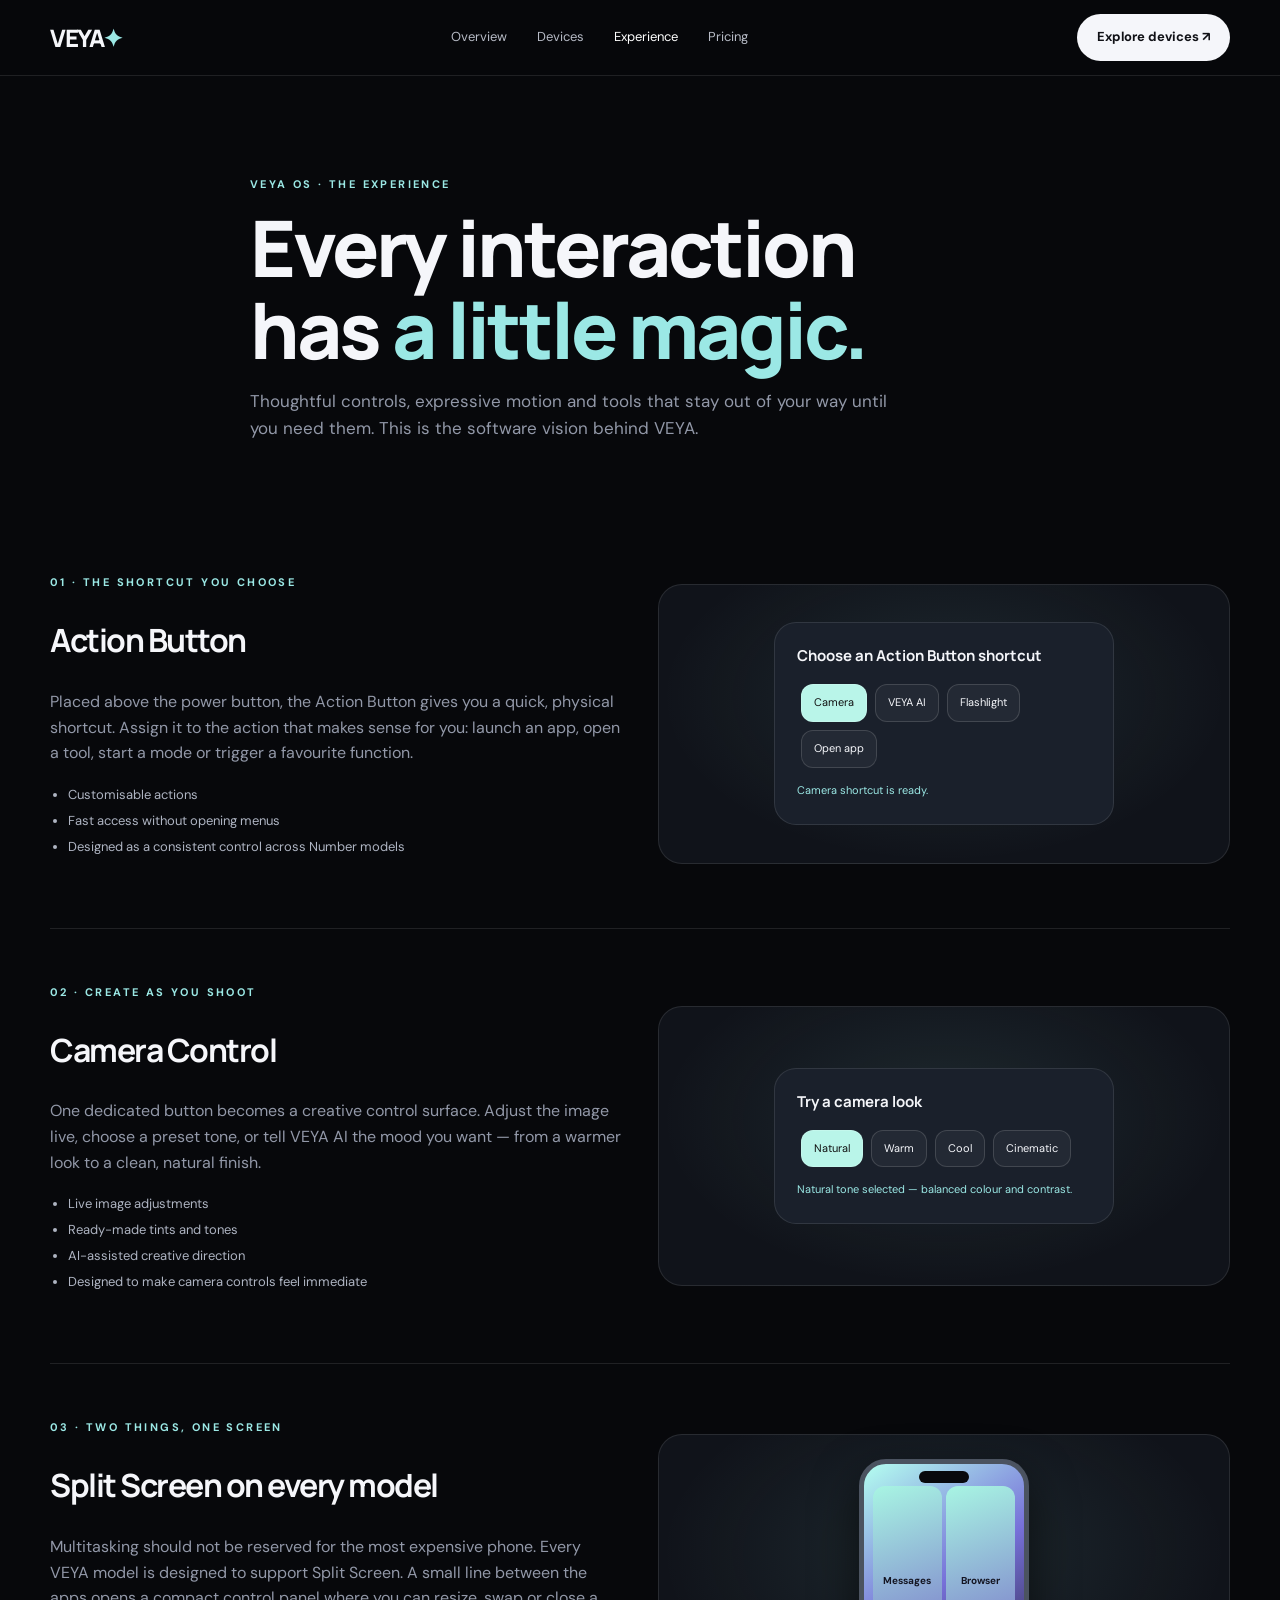
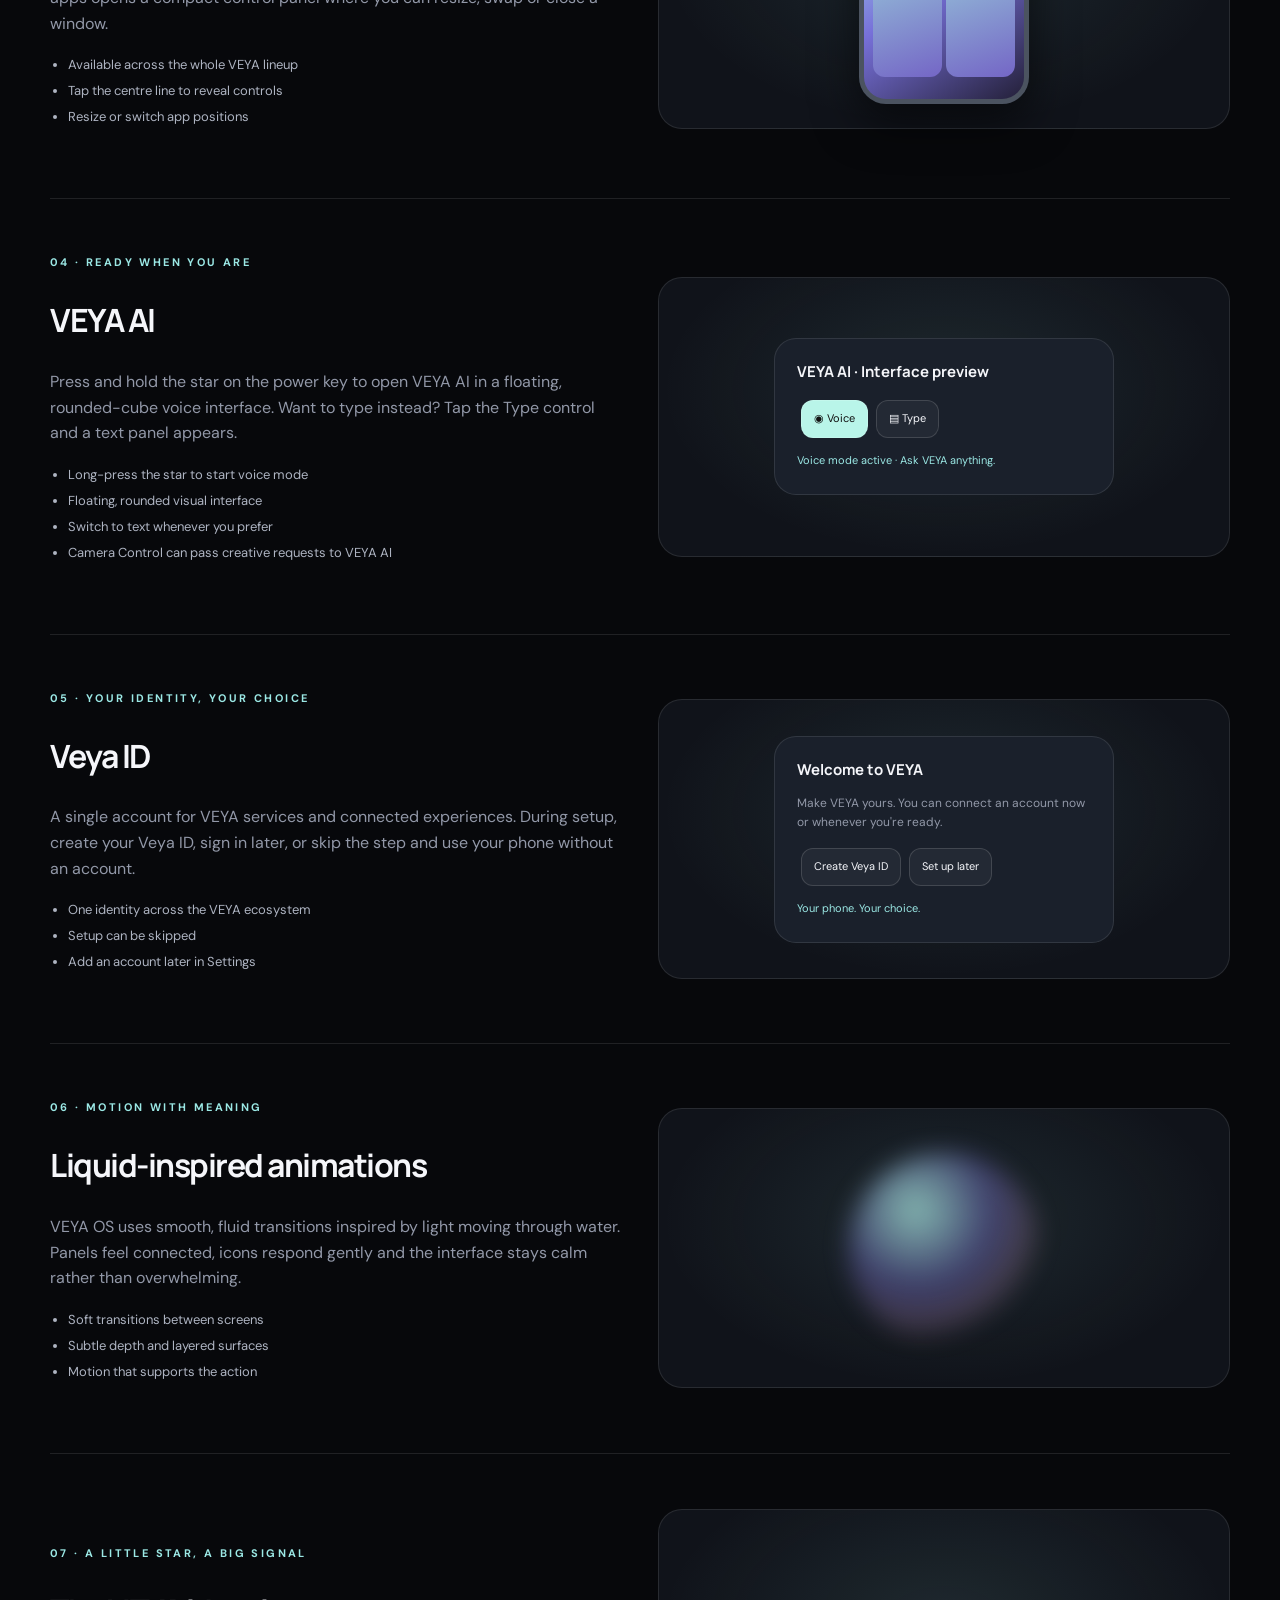
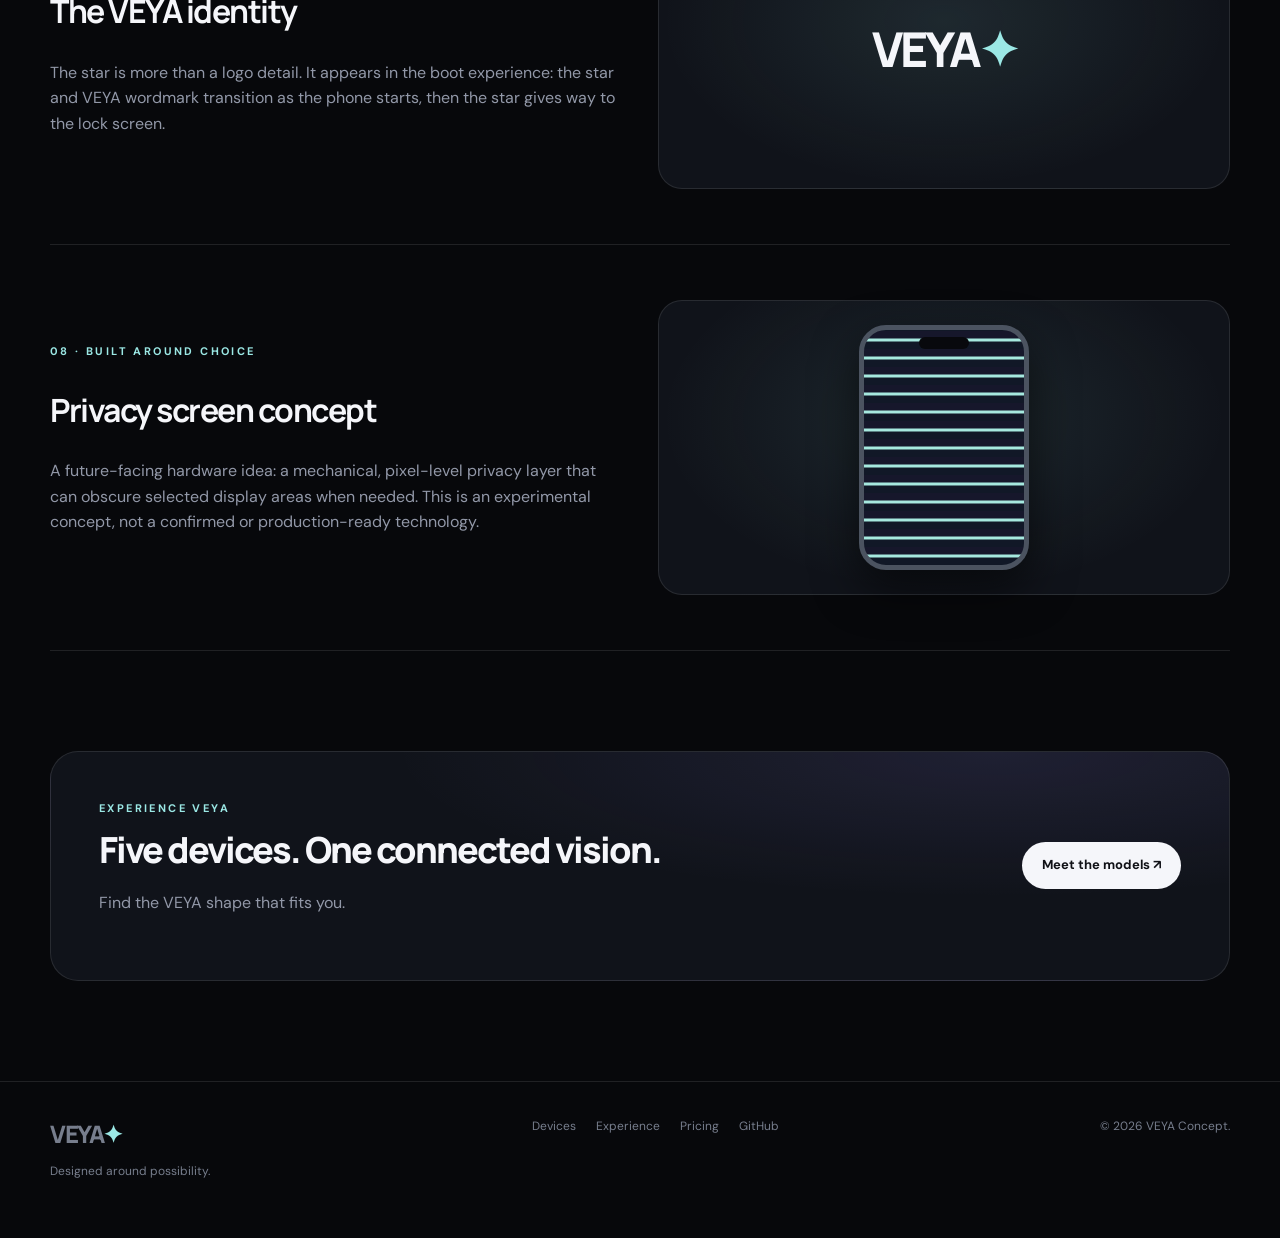
==== features.html @ d6f15d17 "Build VEYA OS feature and interaction showcase" ====
<!doctype html><html lang="en"><head><meta charset="utf-8"><meta name="viewport" content="width=device-width,initial-scale=1"><meta name="description" content="Discover VEYA OS, Action Button, Camera Control, Split Screen and VEYA AI."><title>VEYA Experience — Designed to flow</title><link rel="stylesheet" href="styles.css"></head><body>
<header class="nav"><a class="brand" href="index.html">VEYA<span>✦</span></a><button class="menu" aria-label="Open menu">☰</button><nav class="navlinks"><a href="index.html">Overview</a><a href="models.html">Devices</a><a class="active" href="features.html">Experience</a><a href="pricing.html">Pricing</a></nav><a class="nav-cta" href="models.html">Explore devices ↗</a></header>
<main><section class="wrap page-hero"><div class="eyebrow">VEYA OS · The experience</div><h1>Every interaction<br>has <span style="color:var(--aqua)">a little magic.</span></h1><p>Thoughtful controls, expressive motion and tools that stay out of your way until you need them. This is the software vision behind VEYA.</p></section>
<section class="wrap">
<div class="feature-row reveal"><div class="feature-copy"><div class="eyebrow">01 · The shortcut you choose</div><h2>Action Button</h2><p>Placed above the power button, the Action Button gives you a quick, physical shortcut. Assign it to the action that makes sense for you: launch an app, open a tool, start a mode or trigger a favourite function.</p><ul class="feature-list"><li>Customisable actions</li><li>Fast access without opening menus</li><li>Designed as a consistent control across Number models</li></ul></div><div class="feature-demo"><div class="control-demo" data-demo><h4>Choose an Action Button shortcut</h4><button class="selected" data-message="Camera shortcut is ready.">Camera</button><button data-message="VEYA AI shortcut is ready.">VEYA AI</button><button data-message="Flashlight shortcut is ready.">Flashlight</button><button data-message="Your selected app shortcut is ready.">Open app</button><div class="demo-output">Camera shortcut is ready.</div></div></div></div>
<div class="feature-row reveal"><div class="feature-copy"><div class="eyebrow">02 · Create as you shoot</div><h2>Camera Control</h2><p>One dedicated button becomes a creative control surface. Adjust the image live, choose a preset tone, or tell VEYA AI the mood you want — from a warmer look to a clean, natural finish.</p><ul class="feature-list"><li>Live image adjustments</li><li>Ready-made tints and tones</li><li>AI-assisted creative direction</li><li>Designed to make camera controls feel immediate</li></ul></div><div class="feature-demo"><div class="control-demo" data-demo><h4>Try a camera look</h4><button class="selected" data-message="Natural tone selected — balanced colour and contrast.">Natural</button><button data-message="Warm tone selected — softer, warmer colour.">Warm</button><button data-message="Cool tone selected — crisp, cooler colour.">Cool</button><button data-message="Cinematic tone selected — deeper, moodier contrast.">Cinematic</button><div class="demo-output">Natural tone selected — balanced colour and contrast.</div></div></div></div>
<div class="feature-row reveal"><div class="feature-copy"><div class="eyebrow">03 · Two things, one screen</div><h2>Split Screen on every model</h2><p>Multitasking should not be reserved for the most expensive phone. Every VEYA model is designed to support Split Screen. A small line between the apps opens a compact control panel where you can resize, swap or close a window.</p><ul class="feature-list"><li>Available across the whole VEYA lineup</li><li>Tap the centre line to reveal controls</li><li>Resize or switch app positions</li></ul></div><div class="feature-demo"><div class="demo-phone demo-split"><span>Messages</span><span>Browser</span></div></div></div>
<div class="feature-row reveal"><div class="feature-copy"><div class="eyebrow">04 · Ready when you are</div><h2>VEYA AI</h2><p>Press and hold the star on the power key to open VEYA AI in a floating, rounded-cube voice interface. Want to type instead? Tap the Type control and a text panel appears.</p><ul class="feature-list"><li>Long-press the star to start voice mode</li><li>Floating, rounded visual interface</li><li>Switch to text whenever you prefer</li><li>Camera Control can pass creative requests to VEYA AI</li></ul></div><div class="feature-demo"><div class="control-demo" data-demo><h4>VEYA AI · Interface preview</h4><button class="selected" data-message="Voice mode active · Ask VEYA anything.">◉ Voice</button><button data-message="Text mode active · Start typing your request.">▤ Type</button><div class="demo-output">Voice mode active · Ask VEYA anything.</div></div></div></div>
<div class="feature-row reveal"><div class="feature-copy"><div class="eyebrow">05 · Your identity, your choice</div><h2>Veya ID</h2><p>A single account for VEYA services and connected experiences. During setup, create your Veya ID, sign in later, or skip the step and use your phone without an account.</p><ul class="feature-list"><li>One identity across the VEYA ecosystem</li><li>Setup can be skipped</li><li>Add an account later in Settings</li></ul></div><div class="feature-demo"><div class="control-demo"><h4>Welcome to VEYA</h4><p class="muted" style="font-size:12px">Make VEYA yours. You can connect an account now or whenever you're ready.</p><button>Create Veya ID</button><button>Set up later</button><div class="demo-output">Your phone. Your choice.</div></div></div></div>
<div class="feature-row reveal"><div class="feature-copy"><div class="eyebrow">06 · Motion with meaning</div><h2>Liquid-inspired animations</h2><p>VEYA OS uses smooth, fluid transitions inspired by light moving through water. Panels feel connected, icons respond gently and the interface stays calm rather than overwhelming.</p><ul class="feature-list"><li>Soft transitions between screens</li><li>Subtle depth and layered surfaces</li><li>Motion that supports the action</li></ul></div><div class="feature-demo"><div class="orb" style="position:relative;width:190px;height:190px"></div></div></div>
<div class="feature-row reveal"><div class="feature-copy"><div class="eyebrow">07 · A little star, a big signal</div><h2>The VEYA identity</h2><p>The star is more than a logo detail. It appears in the boot experience: the star and VEYA wordmark transition as the phone starts, then the star gives way to the lock screen.</p></div><div class="feature-demo"><div style="font:800 48px Manrope;letter-spacing:-3px">VEYA<span style="color:var(--aqua)">✦</span></div></div></div>
<div class="feature-row reveal"><div class="feature-copy"><div class="eyebrow">08 · Built around choice</div><h2>Privacy screen concept</h2><p>A future-facing hardware idea: a mechanical, pixel-level privacy layer that can obscure selected display areas when needed. This is an experimental concept, not a confirmed or production-ready technology.</p></div><div class="feature-demo"><div class="demo-phone" style="background:repeating-linear-gradient(0deg,#111827 0 7px,#a6e9df 8px 10px,#16172b 11px 18px)"></div></div></div>
</section><section class="section"><div class="wrap band reveal"><div><div class="eyebrow">Experience VEYA</div><h2>Five devices. One connected vision.</h2><p class="muted">Find the VEYA shape that fits you.</p></div><a class="btn" href="models.html">Meet the models ↗</a></div></section></main>
<footer class="footer"><div class="wrap footer-inner"><div><a class="brand" href="index.html">VEYA<span>✦</span></a><p>Designed around possibility.</p></div><div class="footer-links"><a href="models.html">Devices</a><a href="features.html">Experience</a><a href="pricing.html">Pricing</a><a href="https://github.com/vraxen1/veya">GitHub</a></div><div>© 2026 VEYA Concept.</div></div></footer><script src="script.js"></script></body></html>
---- styles.css ----
@import url('https://fonts.googleapis.com/css2?family=DM+Sans:wght@400;500;600;700&family=Manrope:wght@400;500;600;700;800&display=swap');
:root{--bg:#07080b;--panel:#101218;--panel2:#151923;--text:#f5f6fa;--muted:#9298a8;--line:rgba(255,255,255,.1);--aqua:#9be8e5;--violet:#a99bff;--pink:#f2a9d7;--max:1180px}
*{box-sizing:border-box}html{scroll-behavior:smooth}body{margin:0;background:var(--bg);color:var(--text);font-family:'DM Sans',sans-serif;line-height:1.6}a{color:inherit;text-decoration:none}button{font:inherit}.wrap{width:min(var(--max),calc(100% - 44px));margin:auto}.nav{height:76px;display:flex;align-items:center;justify-content:space-between;border-bottom:1px solid var(--line);position:sticky;top:0;background:rgba(7,8,11,.78);backdrop-filter:blur(18px);z-index:20;padding:0 max(22px,calc((100vw - var(--max))/2))}.brand{font:800 24px Manrope;letter-spacing:-1.5px}.brand span{color:var(--aqua)}.navlinks{display:flex;gap:30px;align-items:center;color:#b7bbc6;font-size:13px}.navlinks a:hover,.navlinks a.active{color:white}.nav-cta,.btn{display:inline-flex;align-items:center;justify-content:center;padding:12px 19px;border-radius:999px;background:#f5f6fa;color:#101116;font-size:13px;font-weight:700;transition:.25s;border:1px solid transparent}.nav-cta:hover,.btn:hover{transform:translateY(-2px);box-shadow:0 10px 35px #9be8e522}.btn.ghost{background:transparent;color:white;border-color:var(--line)}.btn.small{padding:9px 15px}.menu{display:none;background:none;color:white;border:0;font-size:24px}.eyebrow{font-size:11px;letter-spacing:2.4px;text-transform:uppercase;color:var(--aqua);font-weight:700}.hero{min-height:690px;display:grid;grid-template-columns:1.05fr .95fr;align-items:center;gap:40px;padding:82px 0 90px;overflow:hidden}.hero h1{font:800 clamp(54px,7.5vw,96px)/.98 Manrope;letter-spacing:-6px;margin:20px 0}.hero h1 em{font-style:normal;background:linear-gradient(100deg,var(--aqua),var(--violet) 55%,var(--pink));-webkit-background-clip:text;background-clip:text;color:transparent}.lead{font-size:17px;color:#a9afbd;max-width:520px;line-height:1.8}.actions{display:flex;gap:12px;flex-wrap:wrap;margin-top:30px}.fine{color:#777e8d;font-size:11px;margin-top:18px}.visual{height:520px;position:relative;display:grid;place-items:center}.orb{position:absolute;width:420px;height:420px;border-radius:50%;background:radial-gradient(circle at 35% 30%,#b8fff2aa, #8579ef55 42%,#e8a5d233 64%,transparent 72%);filter:blur(12px);animation:float 8s ease-in-out infinite}.phone{position:relative;width:230px;height:455px;border:7px solid #333944;border-radius:43px;background:linear-gradient(145deg,#202936,#080a10 45%,#343449);box-shadow:0 35px 100px #000,0 0 0 1px #ffffff24,inset 0 0 0 1px #ffffff30;transform:rotate(-8deg);overflow:hidden;animation:phoneFloat 7s ease-in-out infinite}.phone:before{content:'';position:absolute;inset:8px;border-radius:34px;background:radial-gradient(ellipse at 70% 22%,#c4fff0 0,transparent 24%),radial-gradient(ellipse at 24% 65%,#8777ff 0,transparent 42%),linear-gradient(145deg,#101d29,#17152d 55%,#39294d)}.phone:after{content:'';position:absolute;top:12px;left:50%;transform:translateX(-50%);width:74px;height:19px;border-radius:20px;background:#050609;border:1px solid #ffffff1c}.phone .screen-copy{position:absolute;z-index:2;top:42%;left:20px;right:20px;text-align:center}.screen-copy b{font:700 27px Manrope;letter-spacing:-1px}.screen-copy small{display:block;color:#e5e8f4a8;font-size:9px;letter-spacing:2px;margin-top:8px}.phone-camera{position:absolute;z-index:3;top:24px;left:23px;display:flex;gap:5px}.phone-camera i{width:22px;height:22px;border-radius:50%;background:radial-gradient(circle,#9bc5d7 0 20%,#10151e 30% 65%,#48515e 70%);border:2px solid #59616d}.float-tag{position:absolute;z-index:4;padding:11px 15px;border:1px solid #ffffff24;background:#111722bb;backdrop-filter:blur(12px);border-radius:14px;font-size:11px;color:#e5e8f2;box-shadow:0 12px 35px #0007}.tag-one{top:90px;left:0}.tag-two{right:0;bottom:105px}.section{padding:100px 0}.section-head{max-width:660px;margin-bottom:42px}.section h2,.page-hero h1{font:800 clamp(36px,5vw,60px)/1.06 Manrope;letter-spacing:-3px;margin:12px 0 16px}.section-head p,.muted{color:var(--muted)}.grid{display:grid;grid-template-columns:repeat(3,1fr);gap:14px}.card{background:linear-gradient(145deg,#131720,#0d1016);border:1px solid var(--line);border-radius:22px;padding:25px;min-height:220px;transition:.3s}.card:hover{transform:translateY(-5px);border-color:#9be8e54d}.iconbox{width:42px;height:42px;border-radius:13px;display:grid;place-items:center;background:#9be8e516;color:var(--aqua);font-size:19px;margin-bottom:25px}.card h3{font:700 19px Manrope;margin:0 0 8px}.card p{color:var(--muted);font-size:13px;margin:0}.band{border:1px solid var(--line);border-radius:28px;background:radial-gradient(ellipse at 80% 0%,#9b8bff1c,transparent 45%),#10131a;padding:48px;display:flex;align-items:center;justify-content:space-between;gap:30px}.band h2{font:800 36px Manrope;letter-spacing:-2px;margin:8px 0}.page-hero{padding:100px 0 60px;max-width:780px}.page-hero h1{font-size:clamp(48px,7vw,78px)}.page-hero p{font-size:17px;color:var(--muted);max-width:650px}.model-grid{display:grid;grid-template-columns:repeat(3,1fr);gap:16px}.model-card{border:1px solid var(--line);border-radius:24px;padding:24px;background:linear-gradient(160deg,#151a24,#0b0d12);overflow:hidden}.model-art{height:250px;display:grid;place-items:center;position:relative;background:radial-gradient(ellipse,#8c83e52b,transparent 65%);margin:-8px -8px 20px}.mini-phone{width:112px;height:215px;border:4px solid #454b57;border-radius:25px;background:radial-gradient(circle at 60% 30%,#b8fff0,#8278e9 45%,#151627 78%);box-shadow:0 20px 45px #0009;transform:rotate(-8deg);position:relative}.mini-phone:after{content:'';position:absolute;top:6px;left:50%;transform:translateX(-50%);width:36px;height:9px;border-radius:8px;background:#090a0e}.model-card h3{font:700 24px Manrope;margin:0}.model-card .price{color:var(--aqua);font-size:13px;margin:5px 0 15px}.model-card ul,.feature-list{padding-left:18px;color:#aeb4c2;font-size:13px;line-height:2}.pill{display:inline-block;border:1px solid var(--line);border-radius:99px;padding:5px 10px;color:#aeb4c2;font-size:10px;margin:3px}.feature-row{display:grid;grid-template-columns:1fr 1fr;gap:35px;align-items:center;padding:55px 0;border-bottom:1px solid var(--line)}.feature-row:nth-child(even) .feature-demo{order:2}.feature-demo{min-height:280px;border:1px solid var(--line);border-radius:24px;background:radial-gradient(ellipse at 50% 40%,#9be8e51a,transparent 70%),#10131a;display:grid;place-items:center;padding:24px}.feature-copy h2{font:700 32px Manrope;letter-spacing:-1.5px}.feature-copy p{color:var(--muted)}.demo-phone{width:170px;height:245px;border:5px solid #4b5360;border-radius:27px;background:linear-gradient(145deg,#b4fff0,#7770d9 50%,#242039);position:relative;overflow:hidden;box-shadow:0 18px 45px #0009}.demo-phone:after{content:'';position:absolute;top:7px;left:50%;transform:translateX(-50%);width:50px;height:12px;border-radius:9px;background:#08090d}.demo-split{display:flex;gap:4px;padding:22px 9px}.demo-split span{flex:1;border-radius:12px;background:linear-gradient(160deg,#a8f5e3,#7466c6);display:grid;place-items:center;color:#141522;font-size:10px;font-weight:700}.control-demo{width:min(100%,340px);padding:22px;border-radius:22px;background:#1a202b;border:1px solid #ffffff1a}.control-demo h4{margin:0 0 14px;font:700 15px Manrope}.control-demo button{border:1px solid #ffffff24;color:#f6f7fb;background:#ffffff0b;padding:9px 12px;border-radius:12px;margin:4px;font-size:11px;cursor:pointer}.control-demo button.selected{background:#b9f5e9;color:#111}.demo-output{color:#9be8e5;font-size:11px;min-height:20px;margin-top:10px}.price-grid{display:grid;grid-template-columns:repeat(5,1fr);gap:10px}.price-card{padding:22px 17px;border:1px solid var(--line);border-radius:20px;background:#10131a}.price-card.featured{border-color:#9be8e577;background:linear-gradient(160deg,#1a2529,#10131a)}.price-card h3{font:700 18px Manrope;margin:0}.price-card strong{display:block;font:800 27px Manrope;margin:18px 0 3px;letter-spacing:-1px}.price-card small{color:var(--muted);font-size:11px}.price-card p{font-size:12px;color:#aeb4c2;min-height:58px}.price-card .btn{width:100%;padding:10px 8px;font-size:11px}.note{font-size:11px;color:#858c9c;margin-top:18px}.footer{border-top:1px solid var(--line);padding:35px 0 45px;color:#777e8d;font-size:12px}.footer-inner{display:flex;justify-content:space-between;gap:20px;flex-wrap:wrap}.footer-links{display:flex;gap:20px}.footer a:hover{color:white}.reveal{opacity:0;transform:translateY(22px);transition:opacity .7s,transform .7s}.reveal.visible{opacity:1;transform:none}@keyframes float{50%{transform:translate(12px,-18px) scale(1.06)}}@keyframes phoneFloat{50%{transform:translateY(-15px) rotate(-4deg)}}@media(max-width:900px){.hero{grid-template-columns:1fr;padding-top:65px}.visual{height:430px}.grid{grid-template-columns:repeat(2,1fr)}.model-grid{grid-template-columns:repeat(2,1fr)}.price-grid{grid-template-columns:repeat(2,1fr)}.feature-row{gap:20px}.navlinks{gap:16px}}@media(max-width:640px){.wrap{width:min(100% - 32px,var(--max))}.nav{height:66px;padding:0 16px}.menu{display:block}.navlinks{display:none;position:absolute;top:65px;left:0;right:0;padding:22px;background:#0b0d12;flex-direction:column;align-items:flex-start;border-bottom:1px solid var(--line)}.navlinks.open{display:flex}.nav-cta{display:none}.hero{min-height:0;padding:65px 0 30px}.hero h1{letter-spacing:-3.5px}.visual{height:400px}.phone{transform:scale(.86) rotate(-8deg)}.grid,.model-grid,.price-grid{grid-template-columns:1fr}.section{padding:70px 0}.band{padding:28px;display:block}.band .btn{margin-top:18px}.feature-row{grid-template-columns:1fr;padding:40px 0}.feature-row:nth-child(even) .feature-demo{order:0}.page-hero{padding:70px 0 35px}.footer-inner{display:block}.footer-links{margin-top:18px;flex-wrap:wrap}}
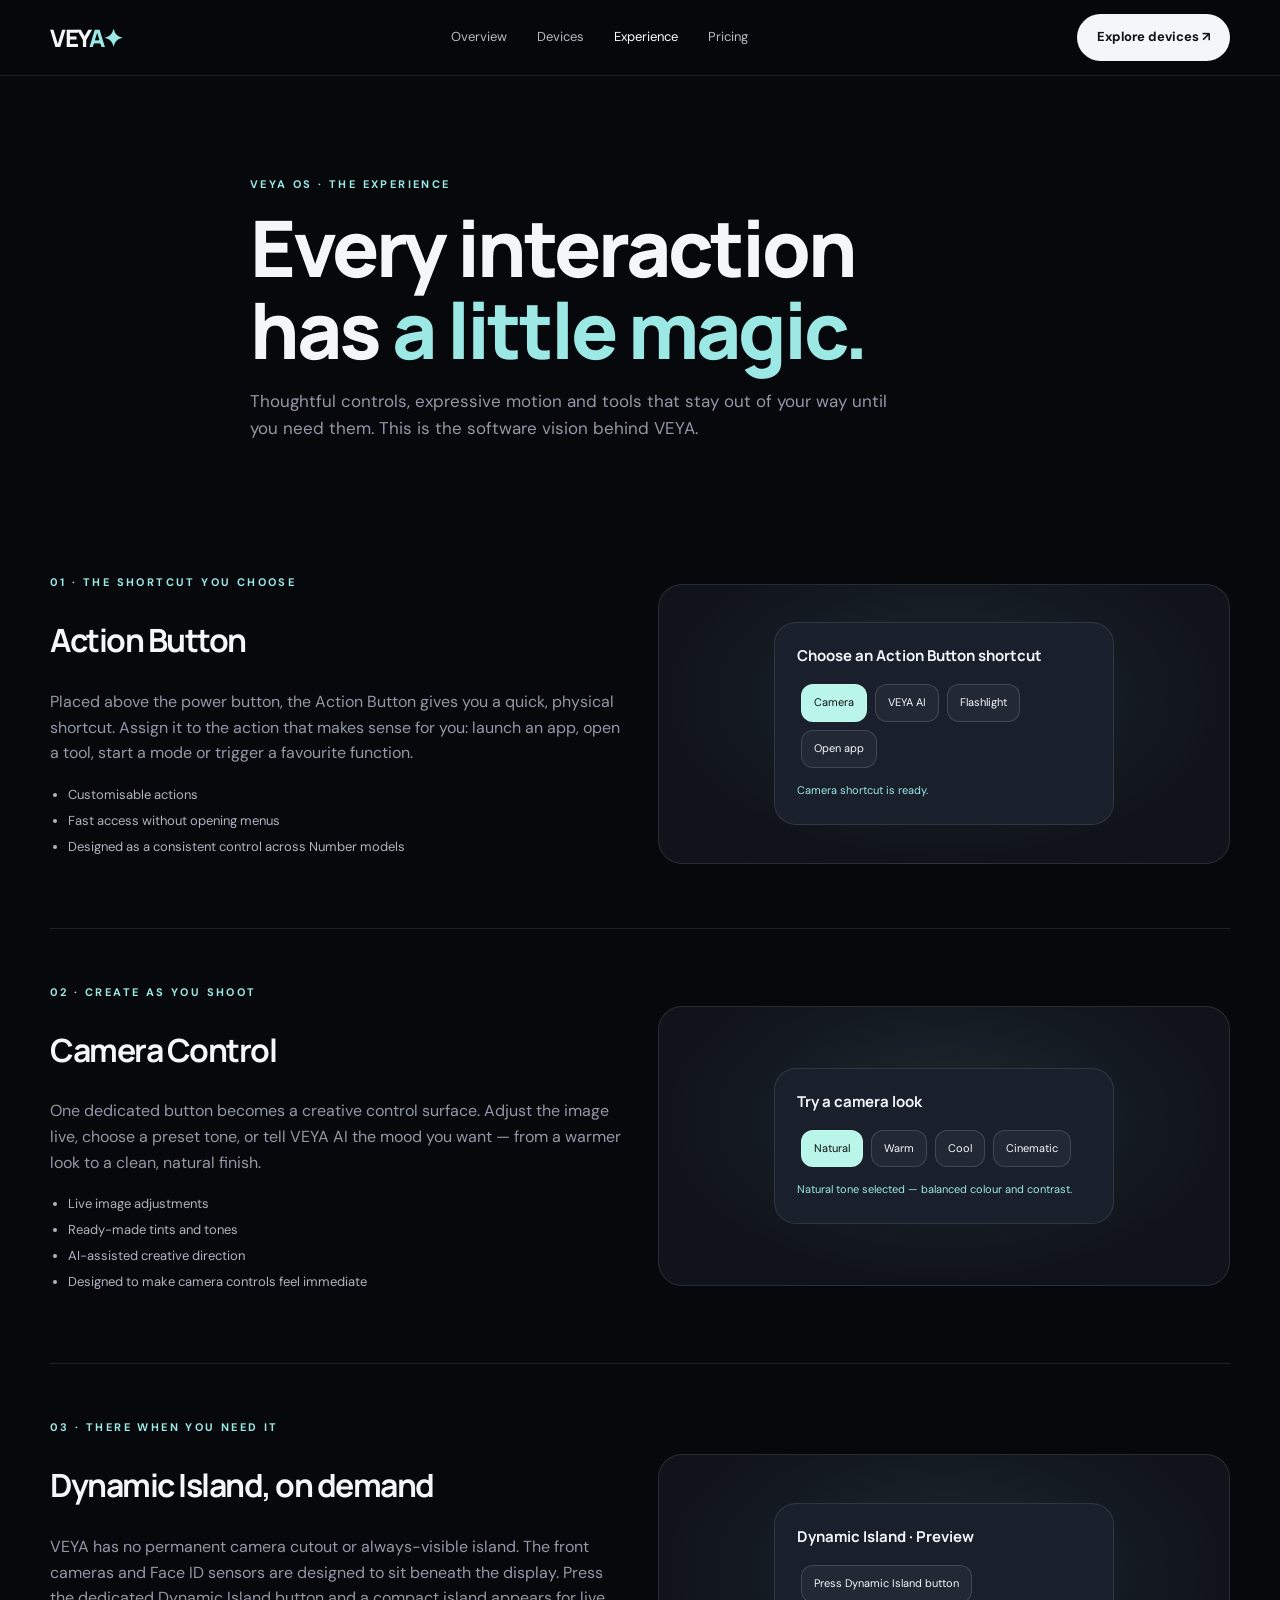
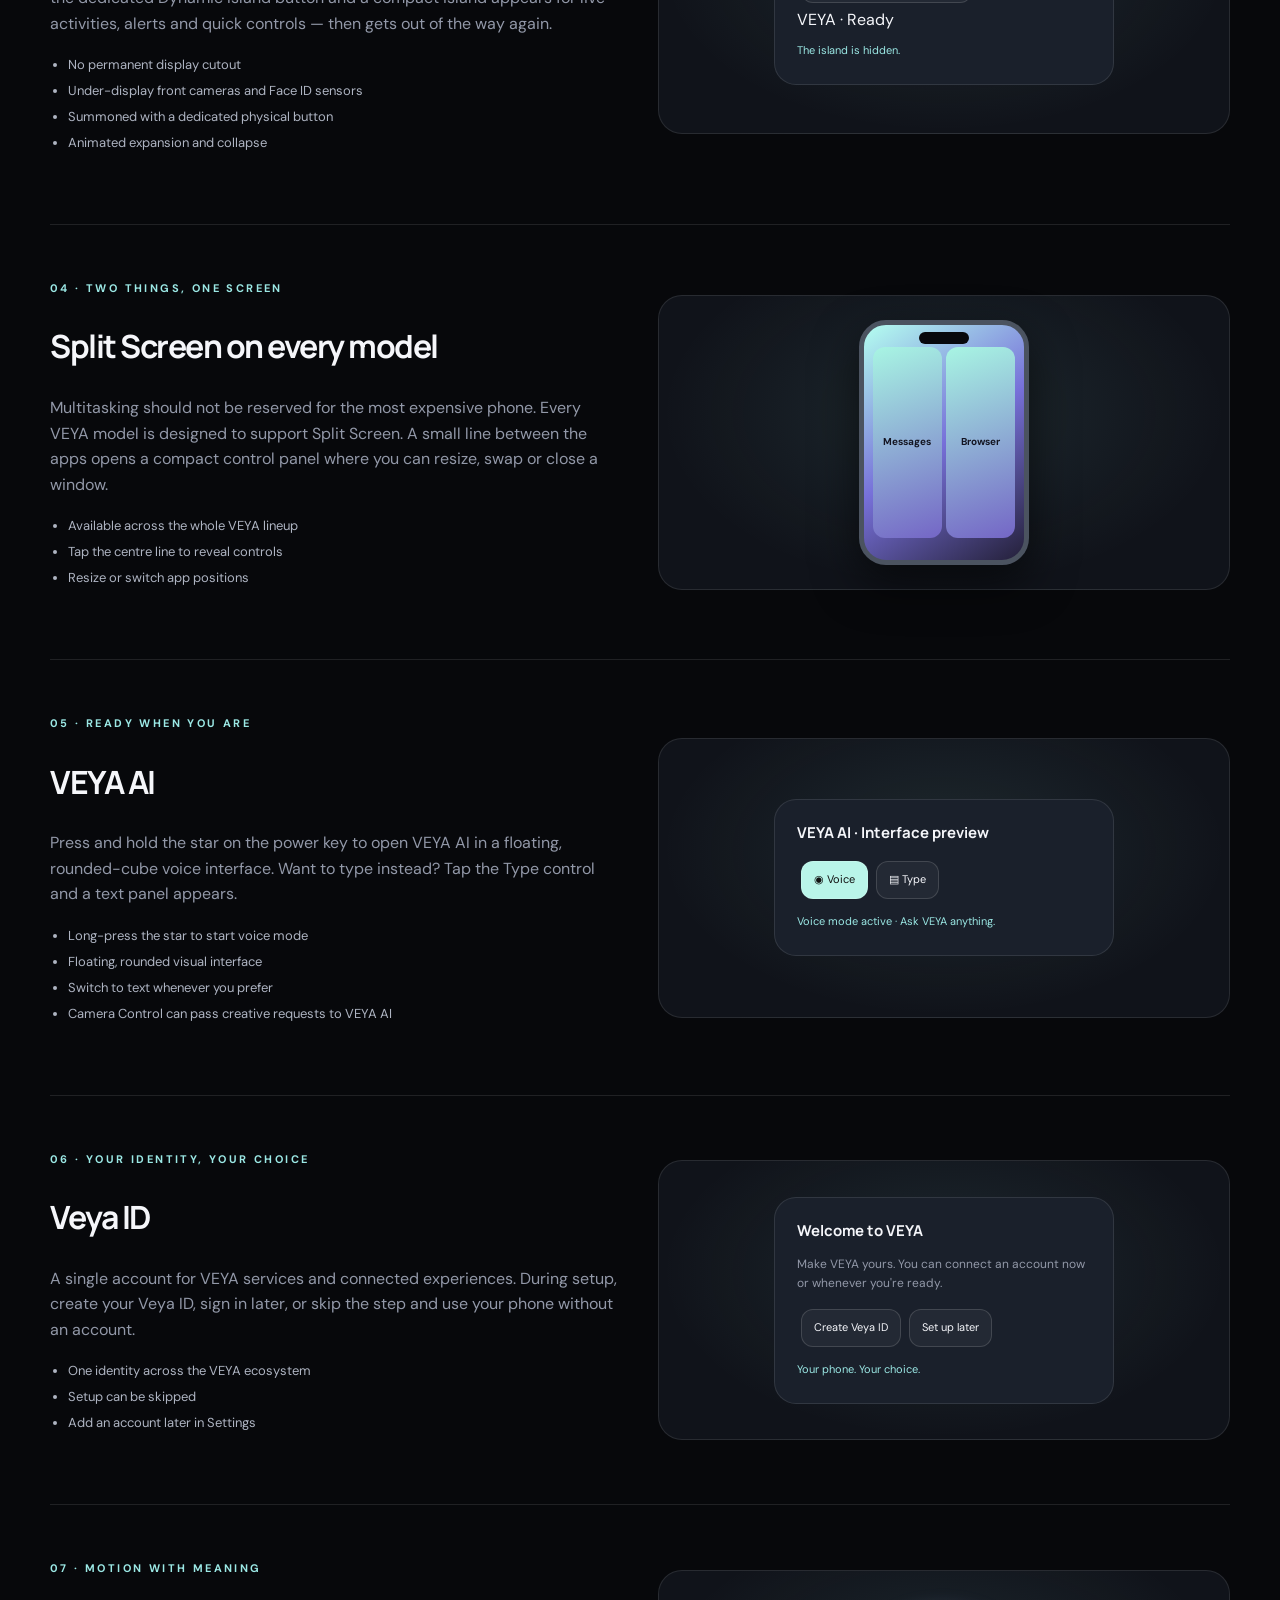
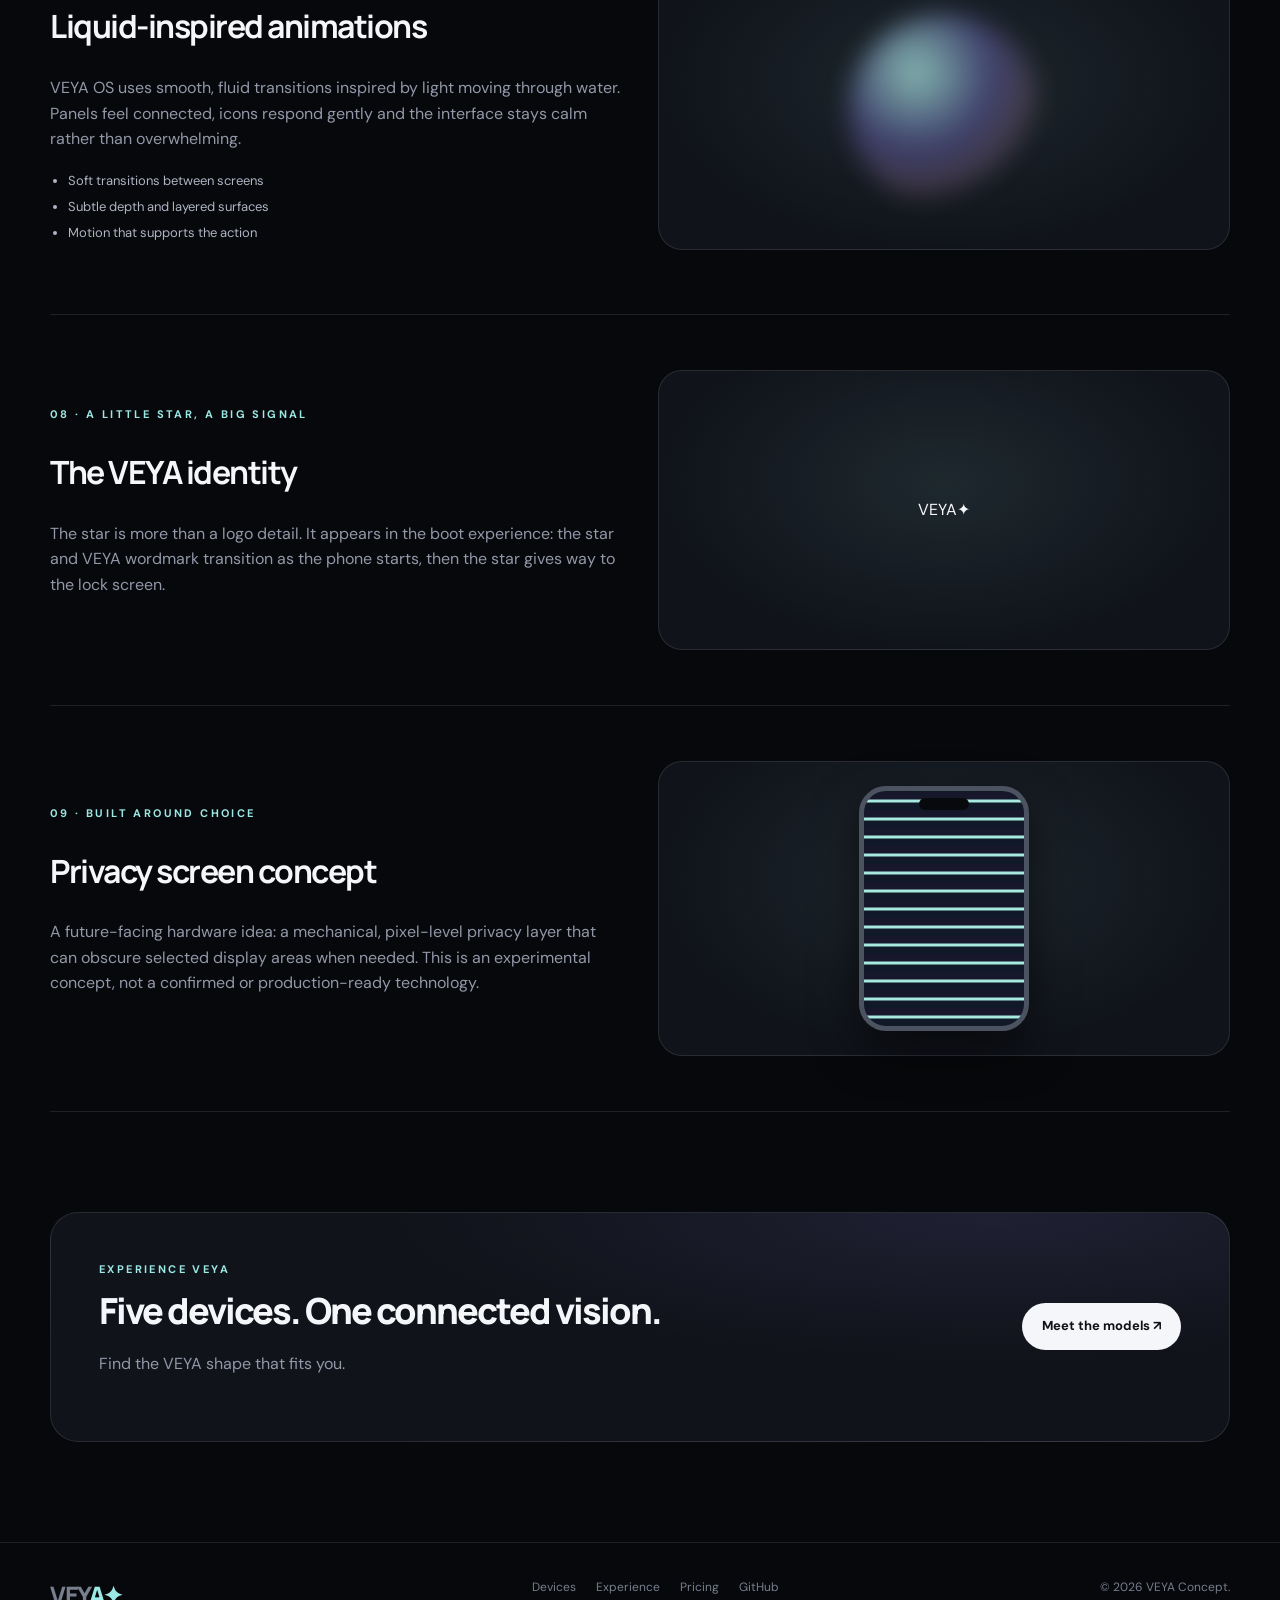
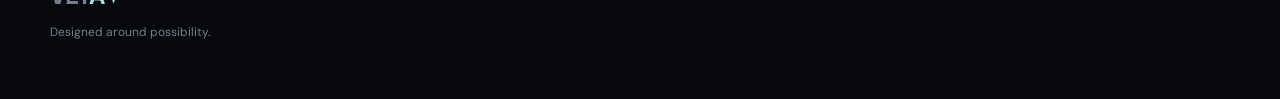
==== commit dea4369d: "Refine VEYA naming, identity and responsive layout" ====
--- a/features.html
+++ b/features.html
@@ -1,14 +1,14 @@
 <!doctype html><html lang="en"><head><meta charset="utf-8"><meta name="viewport" content="width=device-width,initial-scale=1"><meta name="description" content="Discover VEYA OS, Action Button, Camera Control, Split Screen and VEYA AI."><title>VEYA Experience — Designed to flow</title><link rel="stylesheet" href="styles.css"></head><body>
-<header class="nav"><a class="brand" href="index.html">VEYA<span>✦</span></a><button class="menu" aria-label="Open menu">☰</button><nav class="navlinks"><a href="index.html">Overview</a><a href="models.html">Devices</a><a class="active" href="features.html">Experience</a><a href="pricing.html">Pricing</a></nav><a class="nav-cta" href="models.html">Explore devices ↗</a></header>
+<header class="nav"><a class="brand" href="index.html">VEY<span class="logo-a">A<span class="logo-star">✦</span></span></a><button class="menu" aria-label="Open menu">☰</button><nav class="navlinks"><a href="index.html">Overview</a><a href="models.html">Devices</a><a class="active" href="features.html">Experience</a><a href="pricing.html">Pricing</a></nav><a class="nav-cta" href="models.html">Explore devices ↗</a></header>
 <main><section class="wrap page-hero"><div class="eyebrow">VEYA OS · The experience</div><h1>Every interaction<br>has <span style="color:var(--aqua)">a little magic.</span></h1><p>Thoughtful controls, expressive motion and tools that stay out of your way until you need them. This is the software vision behind VEYA.</p></section>
 <section class="wrap">
 <div class="feature-row reveal"><div class="feature-copy"><div class="eyebrow">01 · The shortcut you choose</div><h2>Action Button</h2><p>Placed above the power button, the Action Button gives you a quick, physical shortcut. Assign it to the action that makes sense for you: launch an app, open a tool, start a mode or trigger a favourite function.</p><ul class="feature-list"><li>Customisable actions</li><li>Fast access without opening menus</li><li>Designed as a consistent control across Number models</li></ul></div><div class="feature-demo"><div class="control-demo" data-demo><h4>Choose an Action Button shortcut</h4><button class="selected" data-message="Camera shortcut is ready.">Camera</button><button data-message="VEYA AI shortcut is ready.">VEYA AI</button><button data-message="Flashlight shortcut is ready.">Flashlight</button><button data-message="Your selected app shortcut is ready.">Open app</button><div class="demo-output">Camera shortcut is ready.</div></div></div></div>
 <div class="feature-row reveal"><div class="feature-copy"><div class="eyebrow">02 · Create as you shoot</div><h2>Camera Control</h2><p>One dedicated button becomes a creative control surface. Adjust the image live, choose a preset tone, or tell VEYA AI the mood you want — from a warmer look to a clean, natural finish.</p><ul class="feature-list"><li>Live image adjustments</li><li>Ready-made tints and tones</li><li>AI-assisted creative direction</li><li>Designed to make camera controls feel immediate</li></ul></div><div class="feature-demo"><div class="control-demo" data-demo><h4>Try a camera look</h4><button class="selected" data-message="Natural tone selected — balanced colour and contrast.">Natural</button><button data-message="Warm tone selected — softer, warmer colour.">Warm</button><button data-message="Cool tone selected — crisp, cooler colour.">Cool</button><button data-message="Cinematic tone selected — deeper, moodier contrast.">Cinematic</button><div class="demo-output">Natural tone selected — balanced colour and contrast.</div></div></div></div>
-<div class="feature-row reveal"><div class="feature-copy"><div class="eyebrow">03 · Two things, one screen</div><h2>Split Screen on every model</h2><p>Multitasking should not be reserved for the most expensive phone. Every VEYA model is designed to support Split Screen. A small line between the apps opens a compact control panel where you can resize, swap or close a window.</p><ul class="feature-list"><li>Available across the whole VEYA lineup</li><li>Tap the centre line to reveal controls</li><li>Resize or switch app positions</li></ul></div><div class="feature-demo"><div class="demo-phone demo-split"><span>Messages</span><span>Browser</span></div></div></div>
-<div class="feature-row reveal"><div class="feature-copy"><div class="eyebrow">04 · Ready when you are</div><h2>VEYA AI</h2><p>Press and hold the star on the power key to open VEYA AI in a floating, rounded-cube voice interface. Want to type instead? Tap the Type control and a text panel appears.</p><ul class="feature-list"><li>Long-press the star to start voice mode</li><li>Floating, rounded visual interface</li><li>Switch to text whenever you prefer</li><li>Camera Control can pass creative requests to VEYA AI</li></ul></div><div class="feature-demo"><div class="control-demo" data-demo><h4>VEYA AI · Interface preview</h4><button class="selected" data-message="Voice mode active · Ask VEYA anything.">◉ Voice</button><button data-message="Text mode active · Start typing your request.">▤ Type</button><div class="demo-output">Voice mode active · Ask VEYA anything.</div></div></div></div>
-<div class="feature-row reveal"><div class="feature-copy"><div class="eyebrow">05 · Your identity, your choice</div><h2>Veya ID</h2><p>A single account for VEYA services and connected experiences. During setup, create your Veya ID, sign in later, or skip the step and use your phone without an account.</p><ul class="feature-list"><li>One identity across the VEYA ecosystem</li><li>Setup can be skipped</li><li>Add an account later in Settings</li></ul></div><div class="feature-demo"><div class="control-demo"><h4>Welcome to VEYA</h4><p class="muted" style="font-size:12px">Make VEYA yours. You can connect an account now or whenever you're ready.</p><button>Create Veya ID</button><button>Set up later</button><div class="demo-output">Your phone. Your choice.</div></div></div></div>
-<div class="feature-row reveal"><div class="feature-copy"><div class="eyebrow">06 · Motion with meaning</div><h2>Liquid-inspired animations</h2><p>VEYA OS uses smooth, fluid transitions inspired by light moving through water. Panels feel connected, icons respond gently and the interface stays calm rather than overwhelming.</p><ul class="feature-list"><li>Soft transitions between screens</li><li>Subtle depth and layered surfaces</li><li>Motion that supports the action</li></ul></div><div class="feature-demo"><div class="orb" style="position:relative;width:190px;height:190px"></div></div></div>
-<div class="feature-row reveal"><div class="feature-copy"><div class="eyebrow">07 · A little star, a big signal</div><h2>The VEYA identity</h2><p>The star is more than a logo detail. It appears in the boot experience: the star and VEYA wordmark transition as the phone starts, then the star gives way to the lock screen.</p></div><div class="feature-demo"><div style="font:800 48px Manrope;letter-spacing:-3px">VEYA<span style="color:var(--aqua)">✦</span></div></div></div>
-<div class="feature-row reveal"><div class="feature-copy"><div class="eyebrow">08 · Built around choice</div><h2>Privacy screen concept</h2><p>A future-facing hardware idea: a mechanical, pixel-level privacy layer that can obscure selected display areas when needed. This is an experimental concept, not a confirmed or production-ready technology.</p></div><div class="feature-demo"><div class="demo-phone" style="background:repeating-linear-gradient(0deg,#111827 0 7px,#a6e9df 8px 10px,#16172b 11px 18px)"></div></div></div>
+<div class="feature-row reveal"><div class="feature-copy"><div class="eyebrow">03 · There when you need it</div><h2>Dynamic Island, on demand</h2><p>VEYA has no permanent camera cutout or always-visible island. The front cameras and Face ID sensors are designed to sit beneath the display. Press the dedicated Dynamic Island button and a compact island appears for live activities, alerts and quick controls — then gets out of the way again.</p><ul class="feature-list"><li>No permanent display cutout</li><li>Under-display front cameras and Face ID sensors</li><li>Summoned with a dedicated physical button</li><li>Animated expansion and collapse</li></ul></div><div class="feature-demo"><div class="control-demo island-demo"><h4>Dynamic Island · Preview</h4><button id="island-toggle">Press Dynamic Island button</button><div class="island-stage"><div class="island-pill" id="island-pill">VEYA · Ready</div></div><div class="demo-output" id="island-status">The island is hidden.</div></div></div></div><div class="feature-row reveal"><div class="feature-copy"><div class="eyebrow">04 · Two things, one screen</div><h2>Split Screen on every model</h2><p>Multitasking should not be reserved for the most expensive phone. Every VEYA model is designed to support Split Screen. A small line between the apps opens a compact control panel where you can resize, swap or close a window.</p><ul class="feature-list"><li>Available across the whole VEYA lineup</li><li>Tap the centre line to reveal controls</li><li>Resize or switch app positions</li></ul></div><div class="feature-demo"><div class="demo-phone demo-split"><span>Messages</span><span>Browser</span></div></div></div>
+<div class="feature-row reveal"><div class="feature-copy"><div class="eyebrow">05 · Ready when you are</div><h2>VEYA AI</h2><p>Press and hold the star on the power key to open VEYA AI in a floating, rounded-cube voice interface. Want to type instead? Tap the Type control and a text panel appears.</p><ul class="feature-list"><li>Long-press the star to start voice mode</li><li>Floating, rounded visual interface</li><li>Switch to text whenever you prefer</li><li>Camera Control can pass creative requests to VEYA AI</li></ul></div><div class="feature-demo"><div class="control-demo" data-demo><h4>VEYA AI · Interface preview</h4><button class="selected" data-message="Voice mode active · Ask VEYA anything.">◉ Voice</button><button data-message="Text mode active · Start typing your request.">▤ Type</button><div class="demo-output">Voice mode active · Ask VEYA anything.</div></div></div></div>
+<div class="feature-row reveal"><div class="feature-copy"><div class="eyebrow">06 · Your identity, your choice</div><h2>Veya ID</h2><p>A single account for VEYA services and connected experiences. During setup, create your Veya ID, sign in later, or skip the step and use your phone without an account.</p><ul class="feature-list"><li>One identity across the VEYA ecosystem</li><li>Setup can be skipped</li><li>Add an account later in Settings</li></ul></div><div class="feature-demo"><div class="control-demo"><h4>Welcome to VEYA</h4><p class="muted" style="font-size:12px">Make VEYA yours. You can connect an account now or whenever you're ready.</p><button>Create Veya ID</button><button>Set up later</button><div class="demo-output">Your phone. Your choice.</div></div></div></div>
+<div class="feature-row reveal"><div class="feature-copy"><div class="eyebrow">07 · Motion with meaning</div><h2>Liquid-inspired animations</h2><p>VEYA OS uses smooth, fluid transitions inspired by light moving through water. Panels feel connected, icons respond gently and the interface stays calm rather than overwhelming.</p><ul class="feature-list"><li>Soft transitions between screens</li><li>Subtle depth and layered surfaces</li><li>Motion that supports the action</li></ul></div><div class="feature-demo"><div class="orb" style="position:relative;width:190px;height:190px"></div></div></div>
+<div class="feature-row reveal"><div class="feature-copy"><div class="eyebrow">08 · A little star, a big signal</div><h2>The VEYA identity</h2><p>The star is more than a logo detail. It appears in the boot experience: the star and VEYA wordmark transition as the phone starts, then the star gives way to the lock screen.</p></div><div class="feature-demo"><div class="feature-wordmark">VEY<span class="logo-a">A<span class="logo-star">✦</span></span></div></div></div>
+<div class="feature-row reveal"><div class="feature-copy"><div class="eyebrow">09 · Built around choice</div><h2>Privacy screen concept</h2><p>A future-facing hardware idea: a mechanical, pixel-level privacy layer that can obscure selected display areas when needed. This is an experimental concept, not a confirmed or production-ready technology.</p></div><div class="feature-demo"><div class="demo-phone" style="background:repeating-linear-gradient(0deg,#111827 0 7px,#a6e9df 8px 10px,#16172b 11px 18px)"></div></div></div>
 </section><section class="section"><div class="wrap band reveal"><div><div class="eyebrow">Experience VEYA</div><h2>Five devices. One connected vision.</h2><p class="muted">Find the VEYA shape that fits you.</p></div><a class="btn" href="models.html">Meet the models ↗</a></div></section></main>
-<footer class="footer"><div class="wrap footer-inner"><div><a class="brand" href="index.html">VEYA<span>✦</span></a><p>Designed around possibility.</p></div><div class="footer-links"><a href="models.html">Devices</a><a href="features.html">Experience</a><a href="pricing.html">Pricing</a><a href="https://github.com/vraxen1/veya">GitHub</a></div><div>© 2026 VEYA Concept.</div></div></footer><script src="script.js"></script></body></html>+<footer class="footer"><div class="wrap footer-inner"><div><a class="brand" href="index.html">VEY<span class="logo-a">A<span class="logo-star">✦</span></span></a><p>Designed around possibility.</p></div><div class="footer-links"><a href="models.html">Devices</a><a href="features.html">Experience</a><a href="pricing.html">Pricing</a><a href="https://github.com/vraxen1/veya">GitHub</a></div><div>© 2026 VEYA Concept.</div></div></footer><script src="script.js"></script></body></html>
